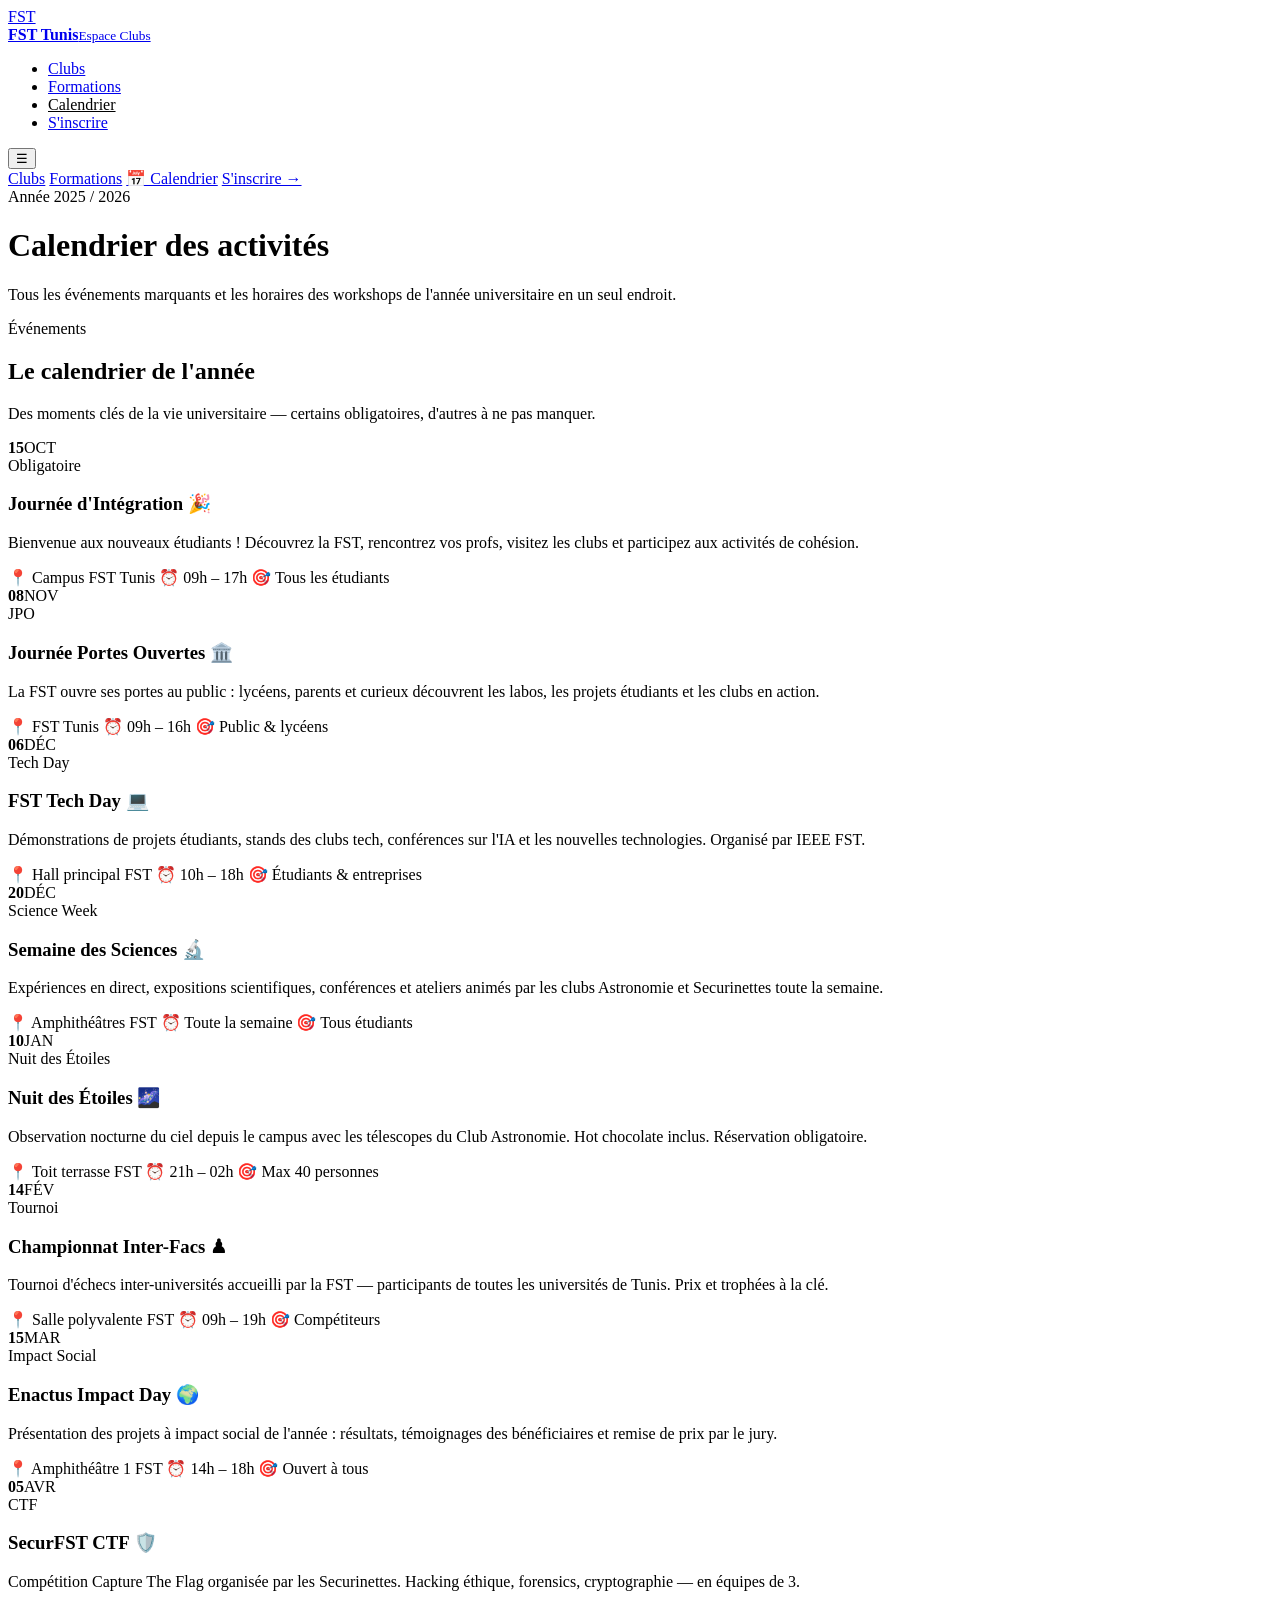
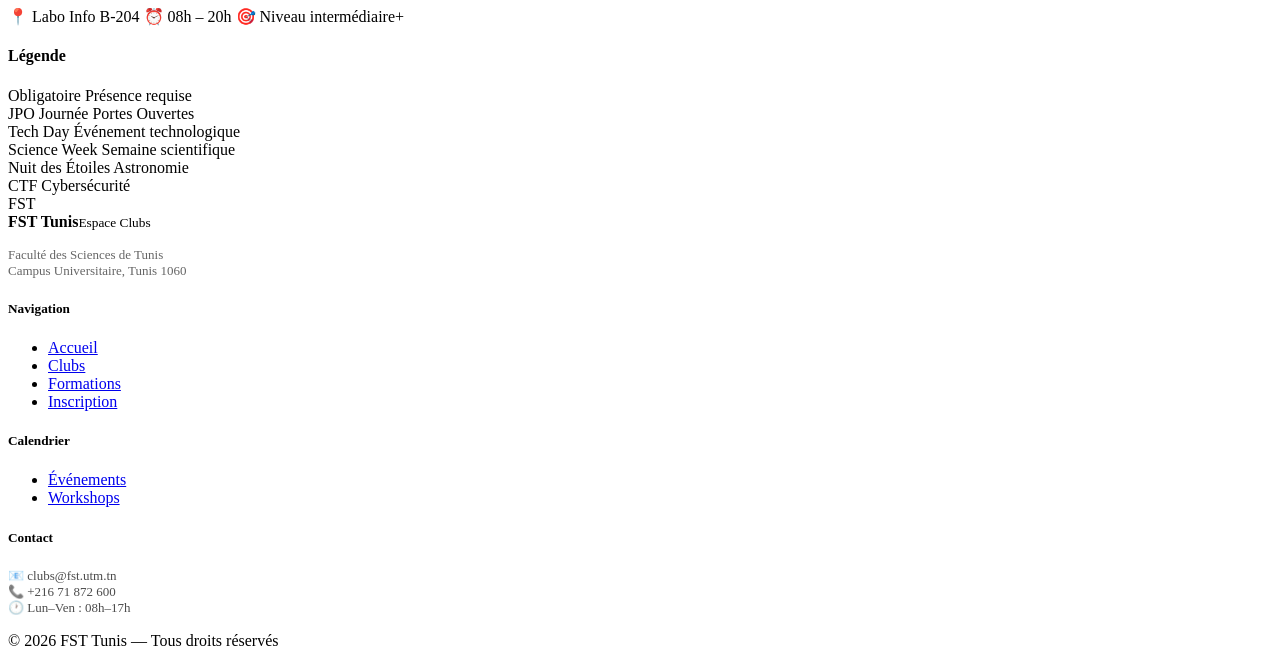
==== calendrier.html @ c972a0da "Add files via upload" ====
<!DOCTYPE html>
<html lang="fr">
<head>
  <meta charset="UTF-8"/>
  <meta name="viewport" content="width=device-width, initial-scale=1.0"/>
  <title>Calendrier — FST Clubs 2025/2026</title>
  <link rel="stylesheet" href="style.css"/>
  <link href="https://fonts.googleapis.com/css2?family=Playfair+Display:wght@600;700&family=DM+Sans:wght@300;400;500&display=swap" rel="stylesheet"/>
</head>
<body>

<!-- ═══ NAVBAR ═══ -->
<nav class="navbar" id="navbar">
  <div class="nav-inner">
    <a href="index.html" class="logo">
      <div class="logo-icon"><span>FST</span></div>
      <div class="logo-text"><strong>FST Tunis</strong><small>Espace Clubs</small></div>
    </a>
    <ul class="nav-links">
      <li><a href="index.html#clubs">Clubs</a></li>
      <li><a href="index.html#formations">Formations</a></li>
      <li><a href="calendrier.html" style="color:var(--gold)">Calendrier</a></li>
      <li><a href="inscription.html" class="btn-nav">S'inscrire</a></li>
    </ul>
    <button class="burger" onclick="toggleMenu()">☰</button>
  </div>
  <div class="mobile-menu" id="mobileMenu">
    <a href="index.html#clubs">Clubs</a>
    <a href="index.html#formations">Formations</a>
    <a href="calendrier.html">📅 Calendrier</a>
    <a href="inscription.html">S'inscrire →</a>
  </div>
</nav>

<!-- ═══ PAGE HEADER ═══ -->
<div class="cal-hero">
  <div class="hero-bg">
    <div class="star" style="top:20%;left:10%;animation-delay:0s"></div>
    <div class="star" style="top:60%;left:85%;animation-delay:0.7s"></div>
    <div class="star" style="top:40%;left:50%;animation-delay:1.1s"></div>
    <div class="star" style="top:75%;left:25%;animation-delay:0.4s"></div>
  </div>
  <div class="cal-hero-content">
    <span class="section-tag">Année 2025 / 2026</span>
    <h1>Calendrier des activités</h1>
    <p>Tous les événements marquants et les horaires des workshops de l'année universitaire en un seul endroit.</p>
  </div>
</div>

<!-- ═══ SECTION ÉVÉNEMENTS ═══ -->
<section id="cal-evenements" class="section cal-section active">
  <div class="container">
    <div class="section-header">
      <span class="section-tag">Événements</span>
      <h2>Le calendrier de l'année</h2>
      <p>Des moments clés de la vie universitaire — certains obligatoires, d'autres à ne pas manquer.</p>
    </div>

    <div class="events-grid">

      <div class="event-card event-featured">
        <div class="event-date-badge"><strong>15</strong><span>OCT</span></div>
        <div class="event-body">
          <span class="event-type obligatoire">Obligatoire</span>
          <h3>Journée d'Intégration 🎉</h3>
          <p>Bienvenue aux nouveaux étudiants ! Découvrez la FST, rencontrez vos profs, visitez les clubs et participez aux activités de cohésion.</p>
          <div class="event-meta">
            <span>📍 Campus FST Tunis</span>
            <span>⏰ 09h – 17h</span>
            <span>🎯 Tous les étudiants</span>
          </div>
        </div>
      </div>

      <div class="event-card">
        <div class="event-date-badge"><strong>08</strong><span>NOV</span></div>
        <div class="event-body">
          <span class="event-type jpo">JPO</span>
          <h3>Journée Portes Ouvertes 🏛️</h3>
          <p>La FST ouvre ses portes au public : lycéens, parents et curieux découvrent les labos, les projets étudiants et les clubs en action.</p>
          <div class="event-meta">
            <span>📍 FST Tunis</span>
            <span>⏰ 09h – 16h</span>
            <span>🎯 Public & lycéens</span>
          </div>
        </div>
      </div>

      <div class="event-card">
        <div class="event-date-badge"><strong>06</strong><span>DÉC</span></div>
        <div class="event-body">
          <span class="event-type tech">Tech Day</span>
          <h3>FST Tech Day 💻</h3>
          <p>Démonstrations de projets étudiants, stands des clubs tech, conférences sur l'IA et les nouvelles technologies. Organisé par IEEE FST.</p>
          <div class="event-meta">
            <span>📍 Hall principal FST</span>
            <span>⏰ 10h – 18h</span>
            <span>🎯 Étudiants & entreprises</span>
          </div>
        </div>
      </div>

      <div class="event-card">
        <div class="event-date-badge"><strong>20</strong><span>DÉC</span></div>
        <div class="event-body">
          <span class="event-type science">Science Week</span>
          <h3>Semaine des Sciences 🔬</h3>
          <p>Expériences en direct, expositions scientifiques, conférences et ateliers animés par les clubs Astronomie et Securinettes toute la semaine.</p>
          <div class="event-meta">
            <span>📍 Amphithéâtres FST</span>
            <span>⏰ Toute la semaine</span>
            <span>🎯 Tous étudiants</span>
          </div>
        </div>
      </div>

      <div class="event-card">
        <div class="event-date-badge"><strong>10</strong><span>JAN</span></div>
        <div class="event-body">
          <span class="event-type nuit">Nuit des Étoiles</span>
          <h3>Nuit des Étoiles 🌌</h3>
          <p>Observation nocturne du ciel depuis le campus avec les télescopes du Club Astronomie. Hot chocolate inclus. Réservation obligatoire.</p>
          <div class="event-meta">
            <span>📍 Toit terrasse FST</span>
            <span>⏰ 21h – 02h</span>
            <span>🎯 Max 40 personnes</span>
          </div>
        </div>
      </div>

      <div class="event-card">
        <div class="event-date-badge"><strong>14</strong><span>FÉV</span></div>
        <div class="event-body">
          <span class="event-type tournoi">Tournoi</span>
          <h3>Championnat Inter-Facs ♟</h3>
          <p>Tournoi d'échecs inter-universités accueilli par la FST — participants de toutes les universités de Tunis. Prix et trophées à la clé.</p>
          <div class="event-meta">
            <span>📍 Salle polyvalente FST</span>
            <span>⏰ 09h – 19h</span>
            <span>🎯 Compétiteurs</span>
          </div>
        </div>
      </div>

      <div class="event-card">
        <div class="event-date-badge"><strong>15</strong><span>MAR</span></div>
        <div class="event-body">
          <span class="event-type social">Impact Social</span>
          <h3>Enactus Impact Day 🌍</h3>
          <p>Présentation des projets à impact social de l'année : résultats, témoignages des bénéficiaires et remise de prix par le jury.</p>
          <div class="event-meta">
            <span>📍 Amphithéâtre 1 FST</span>
            <span>⏰ 14h – 18h</span>
            <span>🎯 Ouvert à tous</span>
          </div>
        </div>
      </div>

      <div class="event-card">
        <div class="event-date-badge"><strong>05</strong><span>AVR</span></div>
        <div class="event-body">
          <span class="event-type ctf">CTF</span>
          <h3>SecurFST CTF 🛡️</h3>
          <p>Compétition Capture The Flag organisée par les Securinettes. Hacking éthique, forensics, cryptographie — en équipes de 3.</p>
          <div class="event-meta">
            <span>📍 Labo Info B-204</span>
            <span>⏰ 08h – 20h</span>
            <span>🎯 Niveau intermédiaire+</span>
          </div>
        </div>
      </div>

    </div>

    <!-- Légende -->
    <div class="legend">
      <h4>Légende</h4>
      <div class="legend-items">
        <div class="legend-item"><span class="event-type obligatoire">Obligatoire</span> Présence requise</div>
        <div class="legend-item"><span class="event-type jpo">JPO</span> Journée Portes Ouvertes</div>
        <div class="legend-item"><span class="event-type tech">Tech Day</span> Événement technologique</div>
        <div class="legend-item"><span class="event-type science">Science Week</span> Semaine scientifique</div>
        <div class="legend-item"><span class="event-type nuit">Nuit des Étoiles</span> Astronomie</div>
        <div class="legend-item"><span class="event-type ctf">CTF</span> Cybersécurité</div>
      </div>
    </div>
  </div>
</section>
</section>

<!-- ═══ FOOTER ═══ -->
<footer class="footer">
  <div class="container">
    <div class="footer-grid">
      <div>
        <div class="logo"><div class="logo-icon"><span>FST</span></div><div class="logo-text"><strong>FST Tunis</strong><small>Espace Clubs</small></div></div>
        <p style="margin-top:1rem;font-size:13px;opacity:0.6">Faculté des Sciences de Tunis<br/>Campus Universitaire, Tunis 1060</p>
      </div>
      <div>
        <h5>Navigation</h5>
        <ul>
          <li><a href="index.html">Accueil</a></li>
          <li><a href="index.html#clubs">Clubs</a></li>
          <li><a href="index.html#formations">Formations</a></li>
          <li><a href="inscription.html">Inscription</a></li>
        </ul>
      </div>
      <div>
        <h5>Calendrier</h5>
        <ul>
          <li><a href="#" onclick="showCalSection('evenements', document.querySelector('.cal-hero-tab'))">Événements</a></li>
          <li><a href="#" onclick="showCalSection('workshops', document.querySelectorAll('.cal-hero-tab')[1])">Workshops</a></li>
        </ul>
      </div>
      <div>
        <h5>Contact</h5>
        <p style="font-size:13px;opacity:0.7">📧 clubs@fst.utm.tn<br/>📞 +216 71 872 600<br/>🕐 Lun–Ven : 08h–17h</p>
      </div>
    </div>
    <div class="footer-bottom">
      <p>© 2026 FST Tunis — Tous droits réservés</p>
    </div>
  </div>
</footer>

<script src="script.js"></script>
<script>
function showCalSection(section, btn) {
  // Hide all sections
  document.querySelectorAll('.cal-section').forEach(s => s.style.display = 'none');
  document.querySelectorAll('.cal-hero-tab').forEach(b => b.classList.remove('active'));
  // Show target
  const target = document.getElementById('cal-' + section);
  if (target) target.style.display = 'block';
  if (btn) btn.classList.add('active');
}
</script>
</body>
</html>
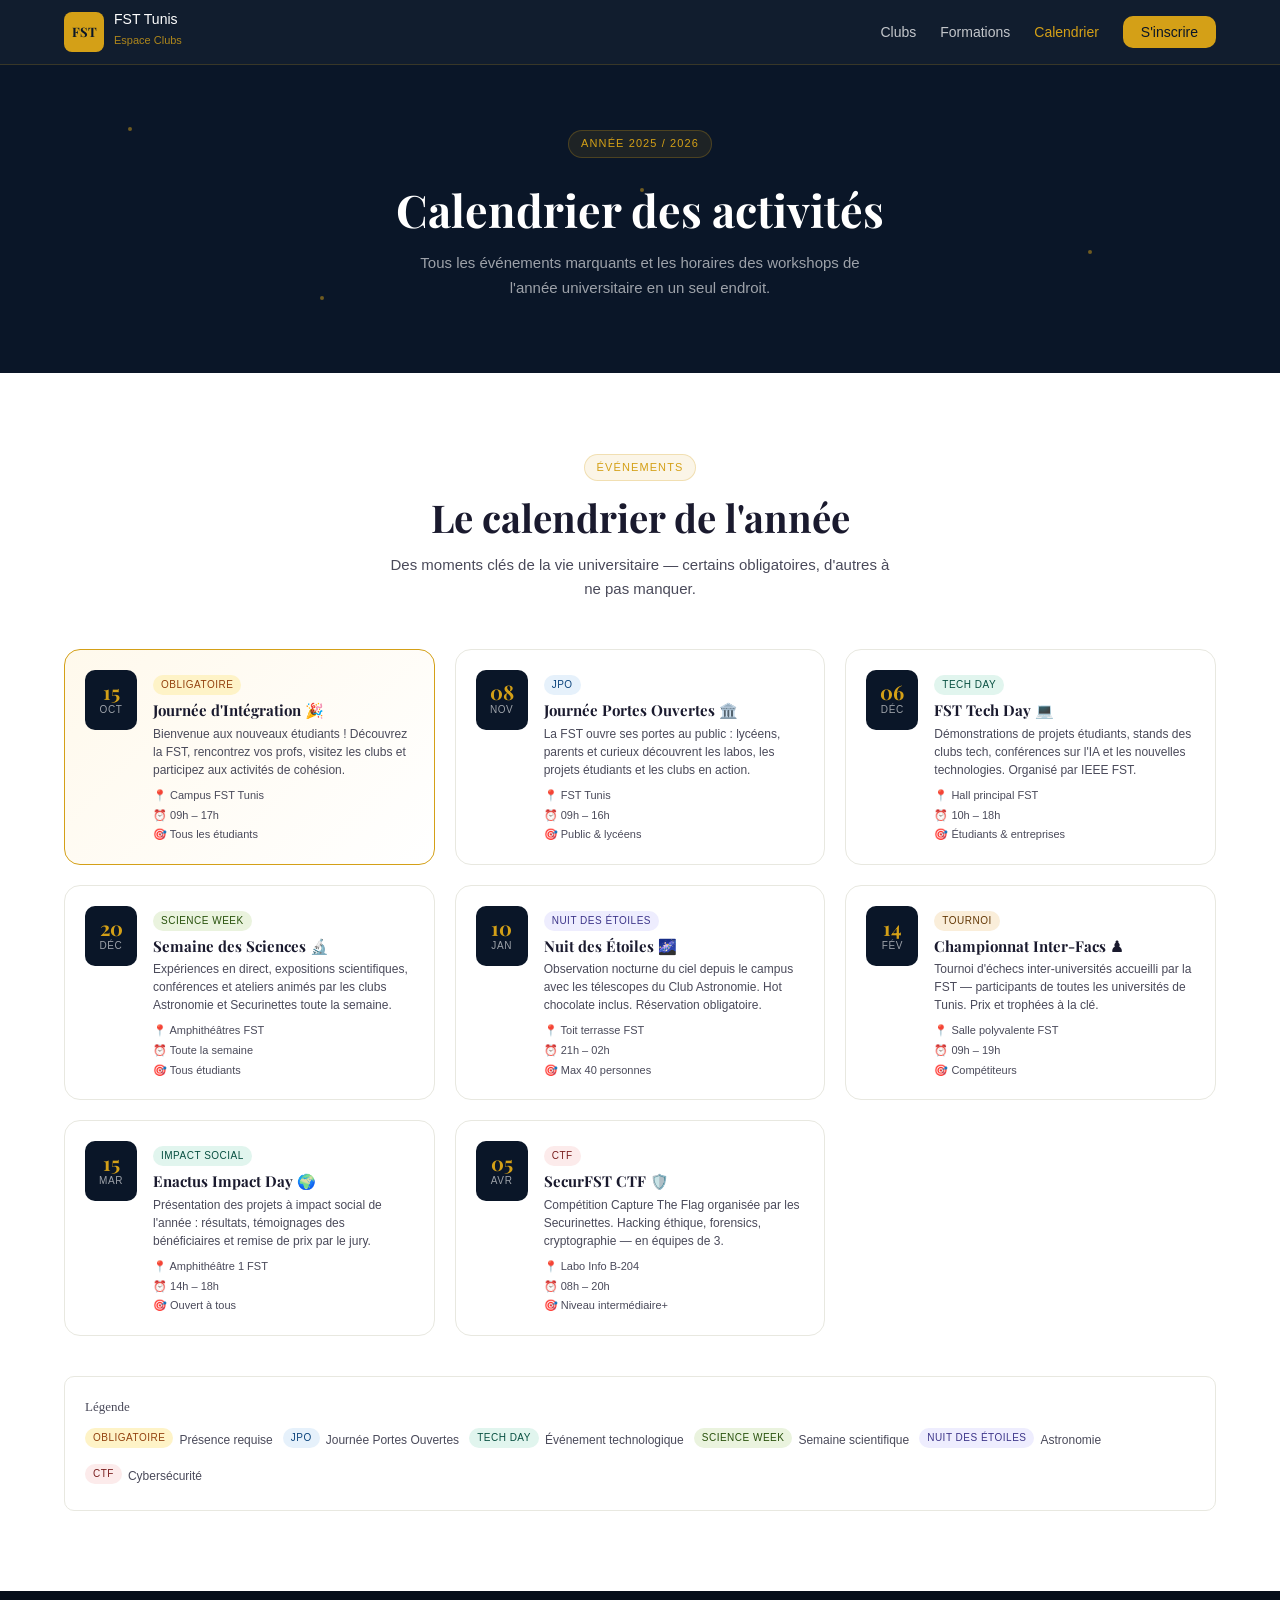
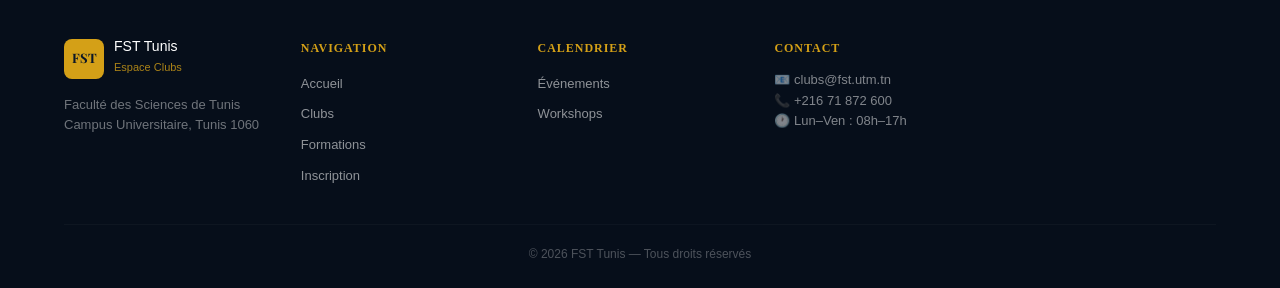
==== commit d7a80422: "Update stylesheet and script paths in calendrier.html" ====
--- a/calendrier.html
+++ b/calendrier.html
@@ -4,7 +4,7 @@
   <meta charset="UTF-8"/>
   <meta name="viewport" content="width=device-width, initial-scale=1.0"/>
   <title>Calendrier — FST Clubs 2025/2026</title>
-  <link rel="stylesheet" href="style.css"/>
+  <link rel="stylesheet" href="assets/css/style.css"/>
   <link href="https://fonts.googleapis.com/css2?family=Playfair+Display:wght@600;700&family=DM+Sans:wght@300;400;500&display=swap" rel="stylesheet"/>
 </head>
 <body>
@@ -223,7 +223,7 @@
   </div>
 </footer>
 
-<script src="script.js"></script>
+<script src="assets/js/script.js"></script>
 <script>
 function showCalSection(section, btn) {
   // Hide all sections
--- a/assets/css/style.css
+++ b/assets/css/style.css
@@ -0,0 +1,1389 @@
+/* ═══════════════════════════════════════════
+   FST CLUBS — STYLE.CSS
+   Dark Academic Theme · Navy + Gold
+═══════════════════════════════════════════ */
+:root {
+  --navy:     #0a1628;
+  --navy-2:   #0f1f3d;
+  --navy-3:   #162847;
+  --gold:     #d4a017;
+  --gold-l:   #e8bc3a;
+  --white:    #ffffff;
+  --gray-100: #f5f5f0;
+  --gray-200: #e8e8e0;
+  --gray-400: #9a9a90;
+  --gray-600: #5a5a50;
+  --text:     #1a1a2e;
+  --text-2:   #4a4a5a;
+  --blue:     #185FA5;
+  --blue-l:   #E6F1FB;
+  --blue-t:   #0C447C;
+  --green:    #3B6D11;
+  --green-l:  #EAF3DE;
+  --green-t:  #27500A;
+  --purple:   #534AB7;
+  --purple-l: #EEEDFE;
+  --purple-t: #3C3489;
+  --amber:    #854F0B;
+  --amber-l:  #FAEEDA;
+  --amber-t:  #633806;
+  --red:      #A32D2D;
+  --red-l:    #FCEBEB;
+  --red-t:    #791F1F;
+  --teal:     #0F6E56;
+  --teal-l:   #E1F5EE;
+  --teal-t:   #085041;
+  --radius:   10px;
+  --radius-lg: 16px;
+  --shadow:   0 2px 20px rgba(0,0,0,0.08);
+  --shadow-lg: 0 8px 40px rgba(0,0,0,0.12);
+}
+* { box-sizing: border-box; margin: 0; padding: 0; }
+html { scroll-behavior: smooth; }
+body {
+  font-family: 'DM Sans', sans-serif;
+  color: var(--text);
+  background: var(--white);
+  line-height: 1.6;
+}
+h1, h2, h3 {
+  font-family: 'Playfair Display', serif;
+  line-height: 1.25;
+}
+a { text-decoration: none; color: inherit; }
+input, select, textarea, button {
+  font-family: 'DM Sans', sans-serif;
+  font-size: 14px;
+}
+input[type=text], input[type=email], input[type=tel],
+input[type=password], input[type=number],
+select, textarea {
+  width: 100%;
+  padding: 10px 14px;
+  border: 1px solid var(--gray-200);
+  border-radius: var(--radius);
+  background: var(--white);
+  color: var(--text);
+  outline: none;
+  transition: border-color 0.2s, box-shadow 0.2s;
+}
+input:focus, select:focus, textarea:focus {
+  border-color: var(--gold);
+  box-shadow: 0 0 0 3px rgba(212,160,23,0.12);
+}
+textarea { resize: vertical; }
+/* ─── NAVBAR ─── */
+.navbar {
+  position: sticky;
+  top: 0;
+  z-index: 100;
+  background: rgba(10,22,40,0.97);
+  backdrop-filter: blur(12px);
+  border-bottom: 1px solid rgba(212,160,23,0.2);
+}
+.nav-inner {
+  max-width: 1200px;
+  margin: 0 auto;
+  padding: 0 1.5rem;
+  height: 64px;
+  display: flex;
+  align-items: center;
+  justify-content: space-between;
+}
+.logo {
+  display: flex;
+  align-items: center;
+  gap: 10px;
+}
+.logo-icon {
+  width: 40px;
+  height: 40px;
+  background: var(--gold);
+  border-radius: 8px;
+  display: flex;
+  align-items: center;
+  justify-content: center;
+}
+
+.logo-icon span {
+  font-family: 'Playfair Display', serif;
+  font-size: 13px;
+  font-weight: 700;
+  color: var(--navy);
+}
+
+.logo-text strong {
+  display: block;
+  font-size: 14px;
+  font-weight: 500;
+  color: var(--white);
+  line-height: 1;
+}
+.logo-text small {
+  font-size: 11px;
+  color: var(--gold);
+  opacity: 0.8;
+}
+.nav-links {
+  display: flex;
+  align-items: center;
+  gap: 1.5rem;
+  list-style: none;
+}
+.nav-links a {
+  font-size: 14px;
+  color: rgba(255,255,255,0.75);
+  transition: color 0.2s;
+}
+.nav-links a:hover { color: var(--gold); }
+.btn-nav {
+  padding: 8px 18px;
+  background: var(--gold);
+  color: var(--navy) !important;
+  border-radius: var(--radius);
+  font-weight: 500;
+  font-size: 13px;
+  transition: background 0.2s;
+}
+.btn-nav:hover { background: var(--gold-l) !important; }
+.burger {
+  display: none;
+  background: none;
+  border: none;
+  color: var(--white);
+  font-size: 22px;
+  cursor: pointer;
+}
+.mobile-menu {
+  display: none;
+  flex-direction: column;
+  padding: 1rem 1.5rem;
+  gap: 0.75rem;
+  border-top: 1px solid rgba(255,255,255,0.08);
+}
+.mobile-menu a {
+  font-size: 14px;
+  color: rgba(255,255,255,0.8);
+  padding: 6px 0;
+}
+.mobile-menu.open { display: flex; }
+/* ─── HERO ─── */
+.hero {
+  background: var(--navy);
+  min-height: 90vh;
+  display: flex;
+  align-items: center;
+  position: relative;
+  overflow: hidden;
+}
+.hero-bg {
+  position: absolute;
+  inset: 0;
+  pointer-events: none;
+}
+.star {
+  position: absolute;
+  width: 4px;
+  height: 4px;
+  background: var(--gold);
+  border-radius: 50%;
+  animation: twinkle 3s infinite;
+  opacity: 0.5;
+}
+@keyframes twinkle {
+  0%, 100% { opacity: 0.2; transform: scale(1); }
+  50% { opacity: 0.8; transform: scale(1.5); }
+}
+.hero-content {
+  max-width: 1200px;
+  margin: 0 auto;
+  padding: 5rem 1.5rem;
+  position: relative;
+  z-index: 1;
+}
+.hero-tag {
+  display: inline-block;
+  padding: 6px 14px;
+  background: rgba(212,160,23,0.15);
+  border: 1px solid rgba(212,160,23,0.3);
+  color: var(--gold);
+  border-radius: 20px;
+  font-size: 12px;
+  letter-spacing: 0.05em;
+  margin-bottom: 1.5rem;
+}
+.hero h1 {
+  font-size: clamp(2.2rem, 5vw, 3.8rem);
+  color: var(--white);
+  margin-bottom: 1.25rem;
+  max-width: 700px;
+  line-height: 1.2;
+}
+.hero p {
+  font-size: 17px;
+  color: rgba(255,255,255,0.65);
+  max-width: 580px;
+  margin-bottom: 2rem;
+  line-height: 1.7;
+}
+.hero-actions {
+  display: flex;
+  gap: 1rem;
+  flex-wrap: wrap;
+  margin-bottom: 3rem;
+}
+.btn-primary {
+  padding: 12px 28px;
+  background: var(--gold);
+  color: var(--navy);
+  border-radius: var(--radius);
+  font-weight: 500;
+  font-size: 14px;
+  border: none;
+  cursor: pointer;
+  transition: background 0.2s, transform 0.1s;
+  display: inline-block;
+}
+.btn-primary:hover { background: var(--gold-l); transform: translateY(-1px); }
+.btn-outline {
+  padding: 12px 28px;
+  background: transparent;
+  color: var(--white);
+  border-radius: var(--radius);
+  font-size: 14px;
+  border: 1px solid rgba(255,255,255,0.3);
+  transition: border-color 0.2s, background 0.2s;
+  display: inline-block;
+}
+.btn-outline:hover {
+  border-color: var(--gold);
+  color: var(--gold);
+}
+.hero-stats {
+  display: flex;
+  gap: 2rem;
+  flex-wrap: wrap;
+  align-items: center;
+}
+.stat strong {
+  display: block;
+  font-size: 2rem;
+  font-family: 'Playfair Display', serif;
+  color: var(--gold);
+}
+.stat span {
+  font-size: 12px;
+  color: rgba(255,255,255,0.5);
+  text-transform: uppercase;
+  letter-spacing: 0.06em;
+}
+.stat-sep {
+  width: 1px;
+  height: 40px;
+  background: rgba(255,255,255,0.15);
+}
+/* ─── SECTIONS ─── */
+.section {
+  padding: 5rem 0;
+}
+.section-dark {
+  background: var(--navy);
+  color: var(--white);
+}
+.section-light {
+  background: var(--gray-100);
+}
+.container {
+  max-width: 1200px;
+  margin: 0 auto;
+  padding: 0 1.5rem;
+}
+.section-header {
+  text-align: center;
+  margin-bottom: 3rem;
+}
+.section-header.light h2 { color: var(--white); }
+.section-header.light p { color: rgba(255,255,255,0.6); }
+.section-tag {
+  display: inline-block;
+  font-size: 11px;
+  letter-spacing: 0.1em;
+  text-transform: uppercase;
+  color: var(--gold);
+  background: rgba(212,160,23,0.1);
+  border: 1px solid rgba(212,160,23,0.25);
+  padding: 4px 12px;
+  border-radius: 20px;
+  margin-bottom: 0.75rem;
+}
+.section-header h2 {
+  font-size: clamp(1.8rem, 3vw, 2.4rem);
+  margin-bottom: 0.75rem;
+}
+.section-header p {
+  font-size: 15px;
+  color: var(--text-2);
+  max-width: 500px;
+  margin: 0 auto;
+}
+/* ─── CLUB CARDS ─── */
+.clubs-grid {
+  display: grid;
+  grid-template-columns: repeat(auto-fill, minmax(300px, 1fr));
+  gap: 1.5rem;
+}
+.club-card {
+  background: var(--white);
+  border-radius: var(--radius-lg);
+  border: 1px solid var(--gray-200);
+  overflow: hidden;
+  transition: transform 0.2s, box-shadow 0.2s;
+}
+.club-card:hover {
+  transform: translateY(-4px);
+  box-shadow: var(--shadow-lg);
+}
+.club-header {
+  padding: 1.75rem;
+  display: flex;
+  justify-content: space-between;
+  align-items: flex-start;
+  min-height: 110px;
+}
+.ieee-bg    { background: linear-gradient(135deg, #00629B, #003366); }
+.enactus-bg { background: linear-gradient(135deg, #004B28, #006633); }
+.chess-bg   { background: linear-gradient(135deg, #1a1a1a, #3a3a3a); }
+.astro-bg   { background: linear-gradient(135deg, #0a0a2e, #1a0a5e); }
+.secu-bg    { background: linear-gradient(135deg, #1a0a0a, #5a0a0a); }
+.club-logo-wrap {
+  display: flex;
+  align-items: center;
+}
+.logo-fallback, .logo-text-big {
+  color: var(--white);
+  font-weight: 700;
+}
+.club-tag {
+  font-size: 11px;
+  padding: 3px 10px;
+  background: rgba(255,255,255,0.15);
+  color: rgba(255,255,255,0.9);
+  border-radius: 20px;
+  white-space: nowrap;
+}
+.club-body {
+  padding: 1.25rem;
+}
+.club-body h3 {
+  font-size: 17px;
+  margin-bottom: 6px;
+}
+.club-body p {
+  font-size: 13px;
+  color: var(--text-2);
+  line-height: 1.6;
+  margin-bottom: 12px;
+}
+.club-meta {
+  display: flex;
+  flex-direction: column;
+  gap: 3px;
+  margin-bottom: 12px;
+}
+.club-meta span {
+  font-size: 12px;
+  color: var(--text-2);
+}
+.club-tags-row {
+  display: flex;
+  flex-wrap: wrap;
+  gap: 6px;
+  margin-bottom: 14px;
+}
+.pill {
+  font-size: 11px;
+  padding: 3px 9px;
+  border-radius: 20px;
+  font-weight: 500;
+}
+.pill-blue   { background: var(--blue-l); color: var(--blue-t); }
+.pill-green  { background: var(--green-l); color: var(--green-t); }
+.pill-amber  { background: var(--amber-l); color: var(--amber-t); }
+.pill-purple { background: var(--purple-l); color: var(--purple-t); }
+.pill-red    { background: var(--red-l); color: var(--red-t); }
+.pill-teal   { background: var(--teal-l); color: var(--teal-t); }
+.btn-card {
+  background: none;
+  border: none;
+  color: var(--gold);
+  font-size: 13px;
+  font-weight: 500;
+  cursor: pointer;
+  padding: 0;
+  transition: color 0.2s;
+}
+.btn-card:hover { color: var(--amber); }
+/* ─── FORMATIONS ─── */
+.formations-grid {
+  display: grid;
+  grid-template-columns: repeat(auto-fill, minmax(340px, 1fr));
+  gap: 1rem;
+}
+.formation-card {
+  background: rgba(255,255,255,0.05);
+  border: 1px solid rgba(255,255,255,0.1);
+  border-radius: var(--radius);
+  padding: 1rem 1.25rem;
+  display: flex;
+  align-items: center;
+  gap: 1rem;
+}
+.formation-icon {
+  width: 44px;
+  height: 44px;
+  border-radius: 8px;
+  display: flex;
+  align-items: center;
+  justify-content: center;
+  font-size: 13px;
+  font-weight: 700;
+  flex-shrink: 0;
+}
+.ieee-text    { background: #003366; color: #fff; }
+.enactus-text { background: #004B28; color: #fff; }
+.secu-text    { background: #5a0a0a; color: #fff; }
+.astro-text   { background: #0a0a2e; color: #fff; font-size: 20px; }
+.formation-info { flex: 1; }
+.formation-info h4 { font-size: 14px; color: var(--white); margin-bottom: 2px; font-family: 'DM Sans'; font-weight: 500; }
+.formation-info p { font-size: 12px; color: rgba(255,255,255,0.5); }
+.formation-meta { display: flex; gap: 6px; margin-top: 6px; flex-wrap: wrap; }
+.formation-price {
+  font-size: 16px;
+  font-weight: 700;
+  color: var(--gold);
+  white-space: nowrap;
+}
+/* ─── WORKSHOPS ─── */
+.ws-tabs {
+  display: flex;
+  gap: 8px;
+  margin-bottom: 1.5rem;
+  flex-wrap: wrap;
+}
+.ws-tab {
+  padding: 8px 20px;
+  border: 1px solid var(--gray-200);
+  border-radius: 20px;
+  background: var(--white);
+  font-size: 13px;
+  color: var(--text-2);
+  cursor: pointer;
+  transition: all 0.2s;
+}
+.ws-tab.active, .ws-tab:hover {
+  background: var(--navy);
+  color: var(--gold);
+  border-color: var(--navy);
+}
+.ws-content { display: none; }
+.ws-content.active { display: block; }
+.ws-table-wrap { overflow-x: auto; }
+.ws-table {
+  width: 100%;
+  border-collapse: collapse;
+  font-size: 13px;
+}
+.ws-table th {
+  background: var(--navy);
+  color: var(--gold);
+  font-weight: 500;
+  font-size: 12px;
+  text-transform: uppercase;
+  letter-spacing: 0.04em;
+  padding: 12px 14px;
+  text-align: left;
+  white-space: nowrap;
+}
+.ws-table td {
+  padding: 14px;
+  border-bottom: 1px solid var(--gray-200);
+  vertical-align: top;
+  color: var(--text);
+}
+.ws-table td strong { font-size: 14px; }
+.ws-table td small { color: var(--text-2); }
+.ws-table tr:hover td { background: var(--gray-100); }
+.spots {
+  background: var(--amber-l);
+  color: var(--amber-t);
+  padding: 3px 10px;
+  border-radius: 20px;
+  font-size: 11px;
+  font-weight: 500;
+}
+.btn-ws {
+  padding: 6px 14px;
+  background: var(--navy);
+  color: var(--gold);
+  border-radius: var(--radius);
+  font-size: 12px;
+  font-weight: 500;
+  border: 1px solid transparent;
+  transition: all 0.2s;
+  display: inline-block;
+}
+.btn-ws:hover {
+  background: var(--gold);
+  color: var(--navy);
+}
+/* ─── EVENTS ─── */
+.events-grid {
+  display: grid;
+  grid-template-columns: repeat(auto-fill, minmax(320px, 1fr));
+  gap: 1.25rem;
+}
+.event-card {
+  background: var(--white);
+  border-radius: var(--radius-lg);
+  border: 1px solid var(--gray-200);
+  padding: 1.25rem;
+  display: flex;
+  gap: 1rem;
+  transition: transform 0.2s, box-shadow 0.2s;
+}
+.event-card:hover {
+  transform: translateY(-2px);
+  box-shadow: var(--shadow);
+}
+.event-featured {
+  border-color: var(--gold);
+  background: linear-gradient(135deg, #fff9ec, #fff);
+}
+.event-date-badge {
+  flex-shrink: 0;
+  width: 52px;
+  height: 60px;
+  background: var(--navy);
+  border-radius: var(--radius);
+  display: flex;
+  flex-direction: column;
+  align-items: center;
+  justify-content: center;
+}
+.event-date-badge strong {
+  font-size: 20px;
+  color: var(--gold);
+  font-family: 'Playfair Display', serif;
+  line-height: 1;
+}
+.event-date-badge span {
+  font-size: 10px;
+  color: rgba(255,255,255,0.6);
+  text-transform: uppercase;
+  letter-spacing: 0.06em;
+}
+.event-body { flex: 1; }
+.event-type {
+  display: inline-block;
+  font-size: 10px;
+  font-weight: 500;
+  letter-spacing: 0.05em;
+  text-transform: uppercase;
+  padding: 2px 8px;
+  border-radius: 20px;
+  margin-bottom: 6px;
+}
+.obligatoire { background: #fef3c7; color: #92400e; }
+.jpo         { background: var(--blue-l); color: var(--blue-t); }
+.tech        { background: var(--teal-l); color: var(--teal-t); }
+.science     { background: var(--green-l); color: var(--green-t); }
+.nuit        { background: var(--purple-l); color: var(--purple-t); }
+.tournoi     { background: var(--amber-l); color: var(--amber-t); }
+.social      { background: var(--teal-l); color: var(--teal-t); }
+.ctf         { background: var(--red-l); color: var(--red-t); }
+.event-body h3 { font-size: 15px; margin-bottom: 5px; }
+.event-body p  { font-size: 12px; color: var(--text-2); line-height: 1.5; margin-bottom: 8px; }
+.event-meta    { display: flex; flex-direction: column; gap: 2px; }
+.event-meta span { font-size: 11px; color: var(--text-2); }
+.legend {
+  margin-top: 2.5rem;
+  padding: 1.25rem;
+  background: var(--white);
+  border-radius: var(--radius);
+  border: 1px solid var(--gray-200);
+}
+.legend h4 { font-size: 13px; margin-bottom: 10px; font-family: 'DM Sans'; font-weight: 500; color: var(--text-2); }
+.legend-items { display: flex; flex-wrap: wrap; gap: 10px; align-items: center; }
+.legend-item { display: flex; align-items: center; gap: 6px; font-size: 12px; color: var(--text-2); }
+/* ─── CTA ─── */
+.cta-section {
+  background: var(--navy);
+  text-align: center;
+  padding: 4rem 1.5rem;
+}
+.cta-section h2 {
+  color: var(--white);
+  font-size: 2rem;
+  margin-bottom: 0.5rem;
+}
+.cta-section p {
+  color: rgba(255,255,255,0.55);
+  font-size: 15px;
+  margin-bottom: 1.75rem;
+}
+/* ─── FOOTER ─── */
+.footer {
+  background: #060e1a;
+  color: rgba(255,255,255,0.7);
+  padding: 3rem 0 1.5rem;
+}
+.footer-grid {
+  display: grid;
+  grid-template-columns: repeat(auto-fill, minmax(200px, 1fr));
+  gap: 2rem;
+  margin-bottom: 2rem;
+}
+.footer h5 {
+  color: var(--gold);
+  font-size: 12px;
+  text-transform: uppercase;
+  letter-spacing: 0.08em;
+  margin-bottom: 0.75rem;
+  font-family: 'DM Sans';
+}
+.footer ul { list-style: none; }
+.footer ul li { margin-bottom: 5px; }
+.footer ul a { font-size: 13px; color: rgba(255,255,255,0.55); transition: color 0.2s; }
+.footer ul a:hover { color: var(--gold); }
+.footer-bottom {
+  border-top: 1px solid rgba(255,255,255,0.08);
+  padding-top: 1.25rem;
+  text-align: center;
+  font-size: 12px;
+  opacity: 0.4;
+}
+/* ─── MODAL ─── */
+.modal-overlay {
+  position: fixed;
+  inset: 0;
+  background: rgba(0,0,0,0.65);
+  backdrop-filter: blur(4px);
+  z-index: 200;
+  display: none;
+  align-items: center;
+  justify-content: center;
+  padding: 1rem;
+}
+
+.modal-overlay.open { display: flex; }
+.modal-box {
+  background: var(--white);
+  border-radius: var(--radius-lg);
+  max-width: 600px;
+  width: 100%;
+  max-height: 90vh;
+  overflow-y: auto;
+  position: relative;
+}
+
+.modal-close {
+  position: absolute;
+  top: 1rem;
+  right: 1rem;
+  background: var(--gray-100);
+  border: none;
+  width: 32px;
+  height: 32px;
+  border-radius: 50%;
+  cursor: pointer;
+  font-size: 14px;
+  z-index: 10;
+}
+
+/* ─── INSCRIPTION PAGE ─── */
+.inscription-page { background: var(--gray-100); min-height: 100vh; }
+
+.insc-main {
+  max-width: 820px;
+  margin: 0 auto;
+  padding: 2rem 1rem 4rem;
+}
+
+.insc-title {
+  text-align: center;
+  margin-bottom: 2rem;
+}
+
+.insc-title h1 { font-size: 2rem; }
+.insc-title p { color: var(--text-2); font-size: 15px; margin-top: 0.5rem; }
+
+.insc-wrapper {
+  background: var(--white);
+  border-radius: var(--radius-lg);
+  border: 1px solid var(--gray-200);
+  overflow: hidden;
+  padding: 2rem;
+}
+
+/* Progress bar */
+.progress-bar {
+  height: 4px;
+  background: var(--gray-200);
+  border-radius: 2px;
+  margin-bottom: 1.5rem;
+  overflow: hidden;
+}
+
+.progress-fill {
+  height: 100%;
+  background: var(--gold);
+  border-radius: 2px;
+  transition: width 0.4s ease;
+  width: 25%;
+}
+
+.steps-track {
+  display: flex;
+  justify-content: space-between;
+  margin-bottom: 2rem;
+  position: relative;
+}
+
+.steps-track::before {
+  content: '';
+  position: absolute;
+  top: 16px;
+  left: 10%;
+  right: 10%;
+  height: 1px;
+  background: var(--gray-200);
+  z-index: 0;
+}
+
+.step-item {
+  display: flex;
+  flex-direction: column;
+  align-items: center;
+  gap: 6px;
+  position: relative;
+  z-index: 1;
+}
+
+.step-num {
+  width: 32px;
+  height: 32px;
+  border-radius: 50%;
+  border: 2px solid var(--gray-200);
+  background: var(--white);
+  display: flex;
+  align-items: center;
+  justify-content: center;
+  font-size: 13px;
+  font-weight: 500;
+  color: var(--gray-400);
+  transition: all 0.3s;
+}
+
+.step-item span { font-size: 11px; color: var(--gray-400); white-space: nowrap; }
+.step-item.active .step-num { border-color: var(--gold); background: var(--gold); color: var(--navy); }
+.step-item.active span { color: var(--text); font-weight: 500; }
+.step-item.done .step-num { border-color: var(--green); background: var(--green-l); color: var(--green); }
+.step-item.done .step-num::after { content: '✓'; }
+
+/* Form steps */
+.form-step { display: none; }
+.form-step.active { display: block; }
+
+.step-title {
+  font-size: 1.3rem;
+  margin-bottom: 1.5rem;
+  padding-bottom: 1rem;
+  border-bottom: 1px solid var(--gray-200);
+  display: flex;
+  align-items: center;
+  gap: 10px;
+}
+
+.step-subtitle { font-size: 14px; color: var(--text-2); margin-bottom: 1.5rem; }
+
+.optional-tag {
+  font-size: 12px;
+  font-family: 'DM Sans';
+  background: var(--amber-l);
+  color: var(--amber-t);
+  padding: 3px 10px;
+  border-radius: 20px;
+  font-weight: 400;
+}
+
+/* Form groups */
+.form-group { margin-bottom: 1.25rem; }
+.form-row { display: grid; grid-template-columns: 1fr 1fr; gap: 1rem; }
+.form-label { display: block; font-size: 13px; font-weight: 500; color: var(--text); margin-bottom: 5px; }
+.form-label.required::after { content: ' *'; color: var(--red); }
+.form-hint { font-size: 12px; color: var(--text-2); margin-bottom: 6px; }
+
+.char-count {
+  font-size: 11px;
+  color: var(--text-2);
+  text-align: right;
+  margin-top: 4px;
+}
+
+/* Club radio cards */
+.club-choose-grid {
+  display: grid;
+  grid-template-columns: repeat(auto-fill, minmax(140px, 1fr));
+  gap: 10px;
+}
+
+.club-radio-card input { display: none; }
+
+.crc-inner {
+  border: 2px solid var(--gray-200);
+  border-radius: var(--radius);
+  padding: 14px 10px;
+  text-align: center;
+  cursor: pointer;
+  transition: all 0.2s;
+  display: flex;
+  flex-direction: column;
+  align-items: center;
+  gap: 6px;
+}
+
+.crc-icon { font-size: 28px; }
+.crc-inner strong { font-size: 13px; }
+.crc-inner small { font-size: 11px; color: var(--text-2); }
+
+.club-radio-card input:checked + .crc-inner {
+  border-color: var(--gold);
+  background: #fff9ec;
+}
+
+.crc-inner:hover { border-color: var(--gold); }
+
+/* Radio options */
+.radio-group { display: flex; flex-direction: column; gap: 8px; }
+
+.radio-option { display: flex; cursor: pointer; }
+.radio-option input { margin-right: 12px; margin-top: 3px; flex-shrink: 0; }
+.ro-inner strong { font-size: 13px; display: block; }
+.ro-inner p { font-size: 12px; color: var(--text-2); margin-top: 1px; }
+
+/* Créneaux */
+.creneau-grid {
+  display: grid;
+  grid-template-columns: repeat(auto-fill, minmax(160px, 1fr));
+  gap: 8px;
+}
+
+.creneau-card input { display: none; }
+
+.creneau-card span {
+  display: block;
+  padding: 9px 14px;
+  border: 1px solid var(--gray-200);
+  border-radius: var(--radius);
+  font-size: 13px;
+  cursor: pointer;
+  transition: all 0.2s;
+  text-align: center;
+}
+
+.creneau-card input:checked + span {
+  border-color: var(--gold);
+  background: #fff9ec;
+  color: var(--navy);
+  font-weight: 500;
+}
+
+.creneau-card span:hover { border-color: var(--gold); }
+
+/* Upload zone */
+.upload-zone {
+  border: 2px dashed var(--gray-200);
+  border-radius: var(--radius);
+  padding: 2rem;
+  text-align: center;
+  cursor: pointer;
+  transition: border-color 0.2s;
+}
+
+.upload-zone:hover { border-color: var(--gold); }
+.upload-zone p { font-size: 13px; color: var(--text-2); margin-top: 6px; }
+.upload-zone small { font-size: 11px; color: var(--gray-400); }
+
+/* Checkbox grid */
+.checkbox-grid {
+  display: grid;
+  grid-template-columns: repeat(auto-fill, minmax(160px, 1fr));
+  gap: 8px;
+}
+
+.check-item {
+  display: flex;
+  align-items: center;
+  gap: 8px;
+  font-size: 13px;
+  cursor: pointer;
+}
+
+.check-item input { width: auto; flex-shrink: 0; }
+
+/* Formations in inscription */
+.formations-list { display: flex; flex-direction: column; gap: 10px; margin-bottom: 1.5rem; }
+
+.formation-select-card {
+  border: 1px solid var(--gray-200);
+  border-radius: var(--radius);
+  overflow: hidden;
+  transition: border-color 0.2s;
+}
+
+.formation-select-card:has(input:checked) {
+  border-color: var(--gold);
+  background: #fff9ec;
+}
+
+.fsc-label {
+  display: block;
+  cursor: pointer;
+  padding: 1rem;
+}
+
+.fsc-label input { display: none; }
+
+.fsc-inner {
+  display: flex;
+  align-items: center;
+  justify-content: space-between;
+  gap: 1rem;
+}
+
+.fsc-left { display: flex; align-items: center; gap: 12px; }
+
+.fsc-badge {
+  width: 36px;
+  height: 36px;
+  border-radius: 6px;
+  display: flex;
+  align-items: center;
+  justify-content: center;
+  font-size: 10px;
+  font-weight: 700;
+  flex-shrink: 0;
+}
+
+.fsc-inner h4 { font-size: 14px; font-weight: 500; margin-bottom: 2px; font-family: 'DM Sans'; }
+.fsc-inner p  { font-size: 12px; color: var(--text-2); }
+.fsc-price    { font-size: 16px; font-weight: 700; color: var(--gold); white-space: nowrap; }
+
+.formations-recap {
+  background: var(--gray-100);
+  border-radius: var(--radius);
+  padding: 1rem;
+  margin-bottom: 1rem;
+}
+
+.formations-recap h4 { font-size: 13px; font-weight: 500; margin-bottom: 8px; }
+
+/* Payment */
+.payment-grid {
+  display: grid;
+  grid-template-columns: 1fr 1fr;
+  gap: 1.5rem;
+  margin-bottom: 1.5rem;
+}
+
+.order-summary h3, .payment-methods h3 {
+  font-size: 15px;
+  font-family: 'DM Sans';
+  font-weight: 500;
+  margin-bottom: 1rem;
+  padding-bottom: 0.75rem;
+  border-bottom: 1px solid var(--gray-200);
+}
+
+.sum-line {
+  display: flex;
+  justify-content: space-between;
+  padding: 8px 0;
+  border-bottom: 1px solid var(--gray-200);
+  font-size: 13px;
+}
+
+.sum-line span { color: var(--text-2); }
+
+.sum-total {
+  display: flex;
+  justify-content: space-between;
+  padding: 12px 0 0;
+  font-size: 16px;
+  font-weight: 600;
+}
+
+.sum-total strong { color: var(--gold); }
+
+/* PM tabs */
+.pm-tabs {
+  display: flex;
+  gap: 6px;
+  margin-bottom: 1rem;
+  flex-wrap: wrap;
+}
+
+.pm-tab {
+  padding: 7px 14px;
+  border: 1px solid var(--gray-200);
+  border-radius: var(--radius);
+  background: var(--white);
+  font-size: 12px;
+  cursor: pointer;
+  transition: all 0.2s;
+  color: var(--text-2);
+}
+
+.pm-tab.active, .pm-tab:hover {
+  background: var(--navy);
+  color: var(--gold);
+  border-color: var(--navy);
+}
+
+.pm-form { display: none; }
+.pm-form.active { display: block; }
+
+.bank-info, .especes-info {
+  background: var(--gray-100);
+  border-radius: var(--radius);
+  padding: 1rem;
+  margin-bottom: 1rem;
+}
+
+.bank-row {
+  display: flex;
+  justify-content: space-between;
+  font-size: 13px;
+  padding: 5px 0;
+  border-bottom: 1px solid var(--gray-200);
+}
+
+.bank-row:last-child { border: none; }
+.bank-row span { color: var(--text-2); }
+.bank-info p, .especes-info p { font-size: 13px; color: var(--text-2); margin-bottom: 8px; }
+
+.cgu-block {
+  background: var(--gray-100);
+  border-radius: var(--radius);
+  padding: 1rem;
+  margin-bottom: 1.5rem;
+  display: flex;
+  flex-direction: column;
+  gap: 10px;
+}
+
+/* Step actions */
+.step-actions {
+  display: flex;
+  justify-content: space-between;
+  align-items: center;
+  margin-top: 2rem;
+  padding-top: 1.5rem;
+  border-top: 1px solid var(--gray-200);
+}
+
+.btn-next, .btn-submit {
+  padding: 11px 26px;
+  background: var(--navy);
+  color: var(--gold);
+  border: none;
+  border-radius: var(--radius);
+  font-size: 14px;
+  font-weight: 500;
+  cursor: pointer;
+  transition: background 0.2s;
+}
+
+.btn-next:hover, .btn-submit:hover { background: var(--navy-3); }
+.btn-submit { background: var(--gold); color: var(--navy); }
+.btn-submit:hover { background: var(--gold-l); }
+
+.btn-back {
+  padding: 10px 22px;
+  background: none;
+  border: 1px solid var(--gray-200);
+  border-radius: var(--radius);
+  font-size: 13px;
+  color: var(--text-2);
+  cursor: pointer;
+  transition: all 0.2s;
+}
+
+.btn-back:hover { border-color: var(--text-2); color: var(--text); }
+
+/* Success screen */
+.success-screen {
+  text-align: center;
+  padding: 3rem 1rem;
+}
+
+.success-icon {
+  width: 64px;
+  height: 64px;
+  border-radius: 50%;
+  background: var(--green-l);
+  color: var(--green);
+  font-size: 28px;
+  display: flex;
+  align-items: center;
+  justify-content: center;
+  margin: 0 auto 1.25rem;
+}
+
+.success-screen h2 { font-size: 1.7rem; margin-bottom: 0.5rem; }
+.success-screen p { font-size: 14px; color: var(--text-2); max-width: 420px; margin: 0 auto 1.5rem; line-height: 1.6; }
+
+.success-details {
+  max-width: 320px;
+  margin: 0 auto;
+  background: var(--gray-100);
+  border-radius: var(--radius);
+  padding: 1rem;
+}
+
+/* ─── RESPONSIVE ─── */
+@media (max-width: 768px) {
+  .nav-links { display: none; }
+  .burger { display: block; }
+  .form-row { grid-template-columns: 1fr; }
+  .payment-grid { grid-template-columns: 1fr; }
+  .hero-stats { gap: 1rem; }
+  .stat-sep { display: none; }
+  .ws-table { font-size: 12px; }
+  .ws-table th, .ws-table td { padding: 10px 8px; }
+  .club-choose-grid { grid-template-columns: repeat(3, 1fr); }
+  .steps-track span { display: none; }
+}
+
+@media (max-width: 480px) {
+  .insc-wrapper { padding: 1.25rem; }
+  .clubs-grid { grid-template-columns: 1fr; }
+  .events-grid { grid-template-columns: 1fr; }
+  .formations-grid { grid-template-columns: 1fr; }
+  .club-choose-grid { grid-template-columns: repeat(2, 1fr); }
+}
+
+/* ═══════════════════════════════════════════
+   NOUVEAUX COMPOSANTS — AJOUTS
+   Calendrier · Workshop Preview · Paiement
+═══════════════════════════════════════════ */
+
+/* ─── CALENDRIER PAGE HERO ─── */
+.cal-hero {
+  background: var(--navy);
+  padding: 4rem 1.5rem 0;
+  position: relative;
+  overflow: hidden;
+  text-align: center;
+}
+
+.cal-hero-content {
+  max-width: 700px;
+  margin: 0 auto;
+  position: relative;
+  z-index: 1;
+  padding-bottom: 2.5rem;
+}
+
+.cal-hero-content h1 {
+  font-size: clamp(1.8rem, 4vw, 2.8rem);
+  color: var(--white);
+  margin: 0.75rem 0 0.75rem;
+}
+
+.cal-hero-content > p {
+  font-size: 15px;
+  color: rgba(255,255,255,0.6);
+  max-width: 480px;
+  margin: 0 auto 2rem;
+  line-height: 1.7;
+}
+
+/* Tabs switcher dans le hero */
+.cal-hero-tabs {
+  display: inline-flex;
+  gap: 0;
+  background: rgba(255,255,255,0.08);
+  border: 1px solid rgba(212,160,23,0.2);
+  border-radius: 12px;
+  padding: 4px;
+}
+
+.cal-hero-tab {
+  padding: 10px 22px;
+  background: transparent;
+  border: none;
+  border-radius: 9px;
+  color: rgba(255,255,255,0.6);
+  font-size: 14px;
+  font-family: 'DM Sans', sans-serif;
+  font-weight: 500;
+  cursor: pointer;
+  transition: all 0.25s;
+}
+
+.cal-hero-tab.active {
+  background: var(--gold);
+  color: var(--navy);
+}
+
+.cal-hero-tab:not(.active):hover {
+  color: var(--gold);
+}
+
+/* ─── WORKSHOP CLUB BANNER ─── */
+.ws-club-banner {
+  display: flex;
+  align-items: center;
+  gap: 14px;
+  padding: 12px 16px;
+  border-radius: var(--radius);
+  margin-bottom: 1rem;
+  font-size: 14px;
+}
+
+.ws-club-banner strong { font-size: 15px; }
+.ws-club-banner span   { font-size: 13px; opacity: 0.7; margin-left: auto; }
+
+.ieee-bg-soft    { background: #e6f1fb; color: #0C447C; border: 1px solid #c3d9f0; }
+.enactus-bg-soft { background: var(--green-l); color: var(--green-t); border: 1px solid #c3e0b0; }
+.secu-bg-soft    { background: var(--red-l); color: var(--red-t); border: 1px solid #f0c3c3; }
+.astro-bg-soft   { background: var(--purple-l); color: var(--purple-t); border: 1px solid #d0cef8; }
+.chess-bg-soft   { background: var(--gray-100); color: var(--text); border: 1px solid var(--gray-200); }
+
+/* ─── WORKSHOP PREVIEW IN INSCRIPTION ─── */
+.ws-preview-header {
+  display: flex;
+  align-items: center;
+  gap: 12px;
+  padding: 12px 16px;
+  background: #fff9ec;
+  border: 1px solid rgba(212,160,23,0.3);
+  border-radius: var(--radius) var(--radius) 0 0;
+  border-bottom: none;
+}
+
+.ws-preview-header span:first-child {
+  font-size: 24px;
+  flex-shrink: 0;
+}
+
+.ws-preview-header h4 {
+  font-size: 14px;
+  font-family: 'DM Sans', sans-serif;
+  font-weight: 500;
+  color: var(--text);
+  margin-bottom: 2px;
+}
+
+.ws-preview-header p {
+  font-size: 12px;
+  color: var(--text-2);
+  margin: 0;
+}
+
+.ws-preview-link {
+  margin-left: auto;
+  font-size: 12px;
+  color: var(--gold);
+  font-weight: 500;
+  white-space: nowrap;
+  text-decoration: underline;
+  text-decoration-color: transparent;
+  transition: text-decoration-color 0.2s;
+}
+
+.ws-preview-link:hover { text-decoration-color: var(--gold); }
+
+.ws-preview-cards {
+  border: 1px solid rgba(212,160,23,0.3);
+  border-radius: 0 0 var(--radius) var(--radius);
+  overflow: hidden;
+}
+
+.ws-preview-card {
+  display: flex;
+  align-items: center;
+  gap: 14px;
+  padding: 10px 16px;
+  border-bottom: 1px solid var(--gray-200);
+  background: var(--white);
+  transition: background 0.15s;
+}
+
+.ws-preview-card:last-child { border-bottom: none; }
+.ws-preview-card:hover { background: var(--gray-100); }
+
+.ws-prev-date {
+  font-size: 11px;
+  color: var(--gold);
+  font-weight: 600;
+  white-space: nowrap;
+  min-width: 90px;
+  background: var(--amber-l);
+  padding: 3px 8px;
+  border-radius: 20px;
+  text-align: center;
+}
+
+.ws-prev-info strong {
+  display: block;
+  font-size: 13px;
+  color: var(--text);
+  font-family: 'DM Sans', sans-serif;
+}
+
+.ws-prev-info span {
+  font-size: 11px;
+  color: var(--text-2);
+}
+
+/* ─── PAYMENT EMPTY HINT ─── */
+.pm-empty-hint {
+  display: flex;
+  flex-direction: column;
+  align-items: center;
+  gap: 8px;
+  padding: 2rem 1rem;
+  background: var(--gray-100);
+  border-radius: var(--radius);
+  border: 2px dashed var(--gray-200);
+  text-align: center;
+}
+
+.pm-empty-hint span { font-size: 1.5rem; }
+
+.pm-empty-hint p {
+  font-size: 13px;
+  color: var(--text-2);
+  margin: 0;
+}
+
+/* ─── PM TAB required state ─── */
+.pm-tab.required-error {
+  border-color: var(--red) !important;
+  color: var(--red) !important;
+}
+
+/* ─── RESPONSIVE ajouts ─── */
+@media (max-width: 768px) {
+  .cal-hero-tabs { flex-direction: column; }
+  .cal-hero-tab { text-align: center; }
+  .ws-preview-header { flex-wrap: wrap; }
+  .ws-prev-date { min-width: auto; }
+}
+
+@media (max-width: 480px) {
+  .cal-hero-content h1 { font-size: 1.6rem; }
+  .ws-preview-card { flex-direction: column; align-items: flex-start; gap: 6px; }
+}
